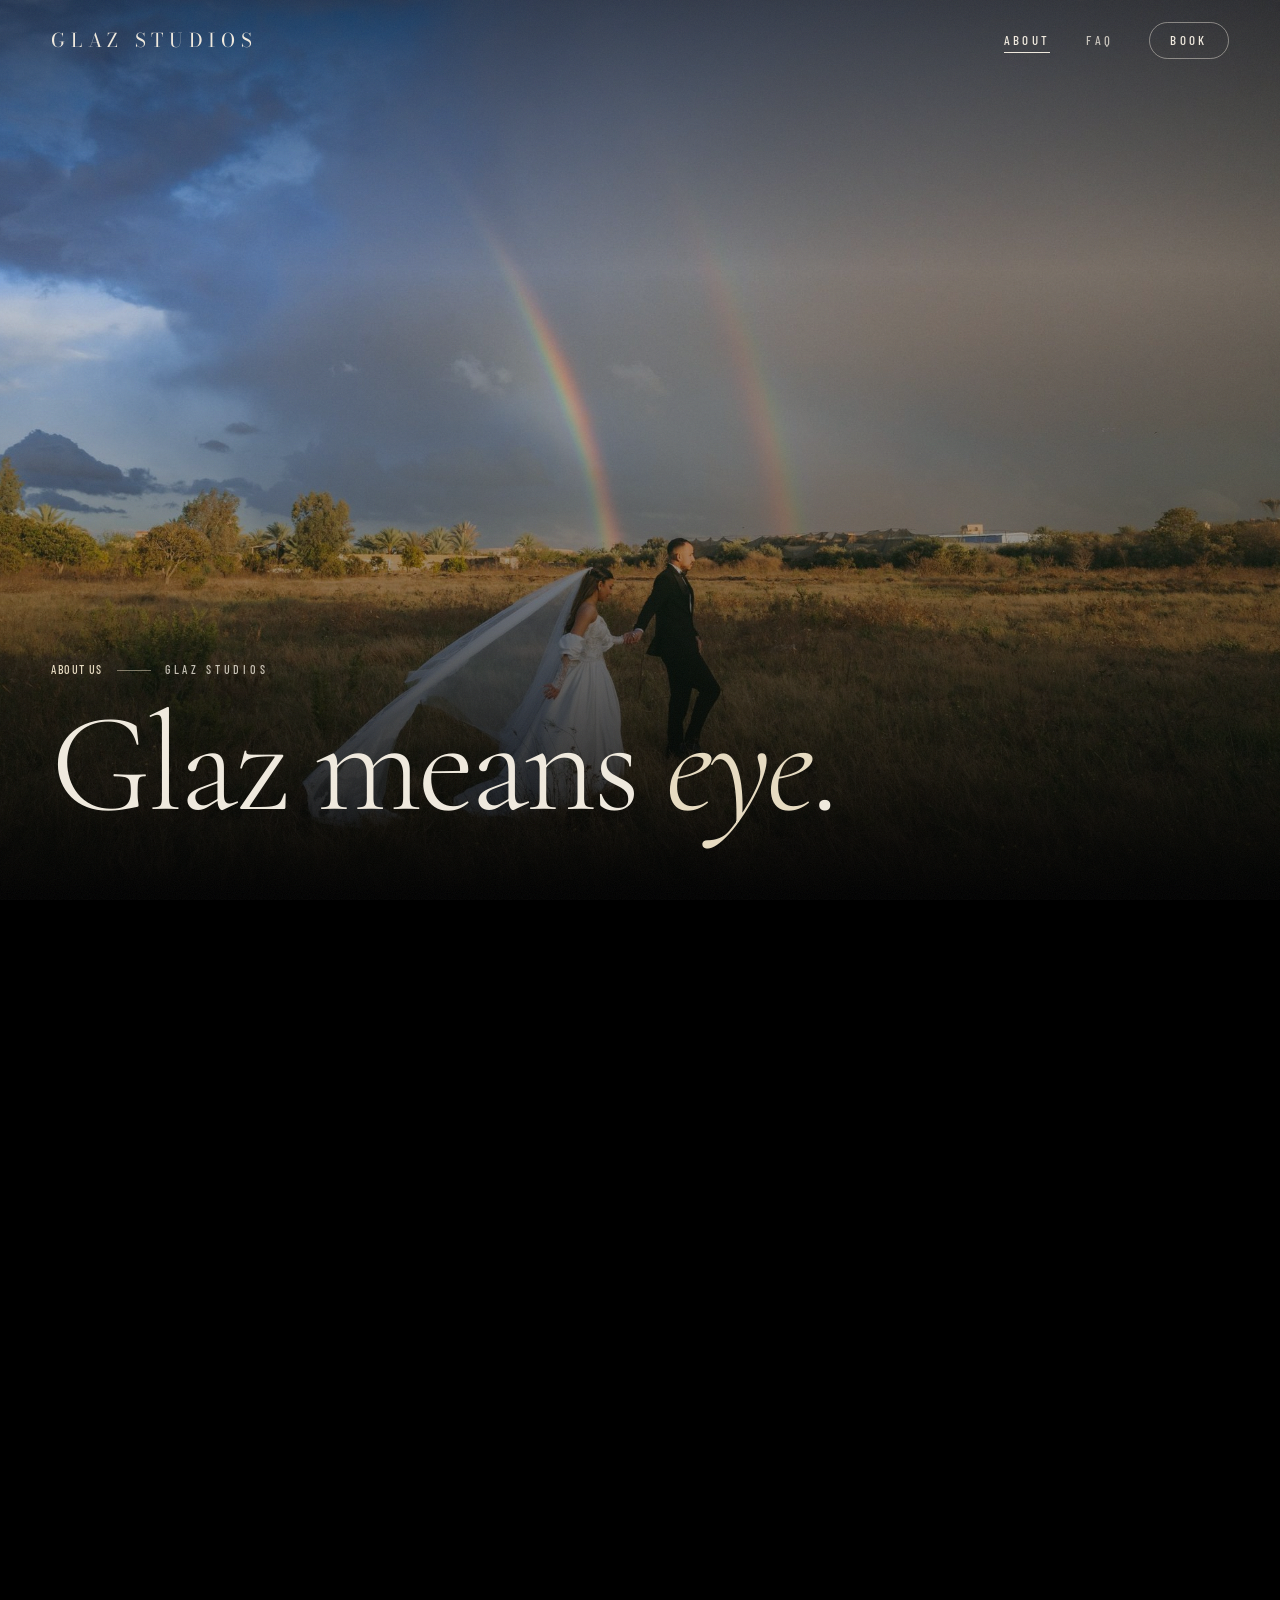
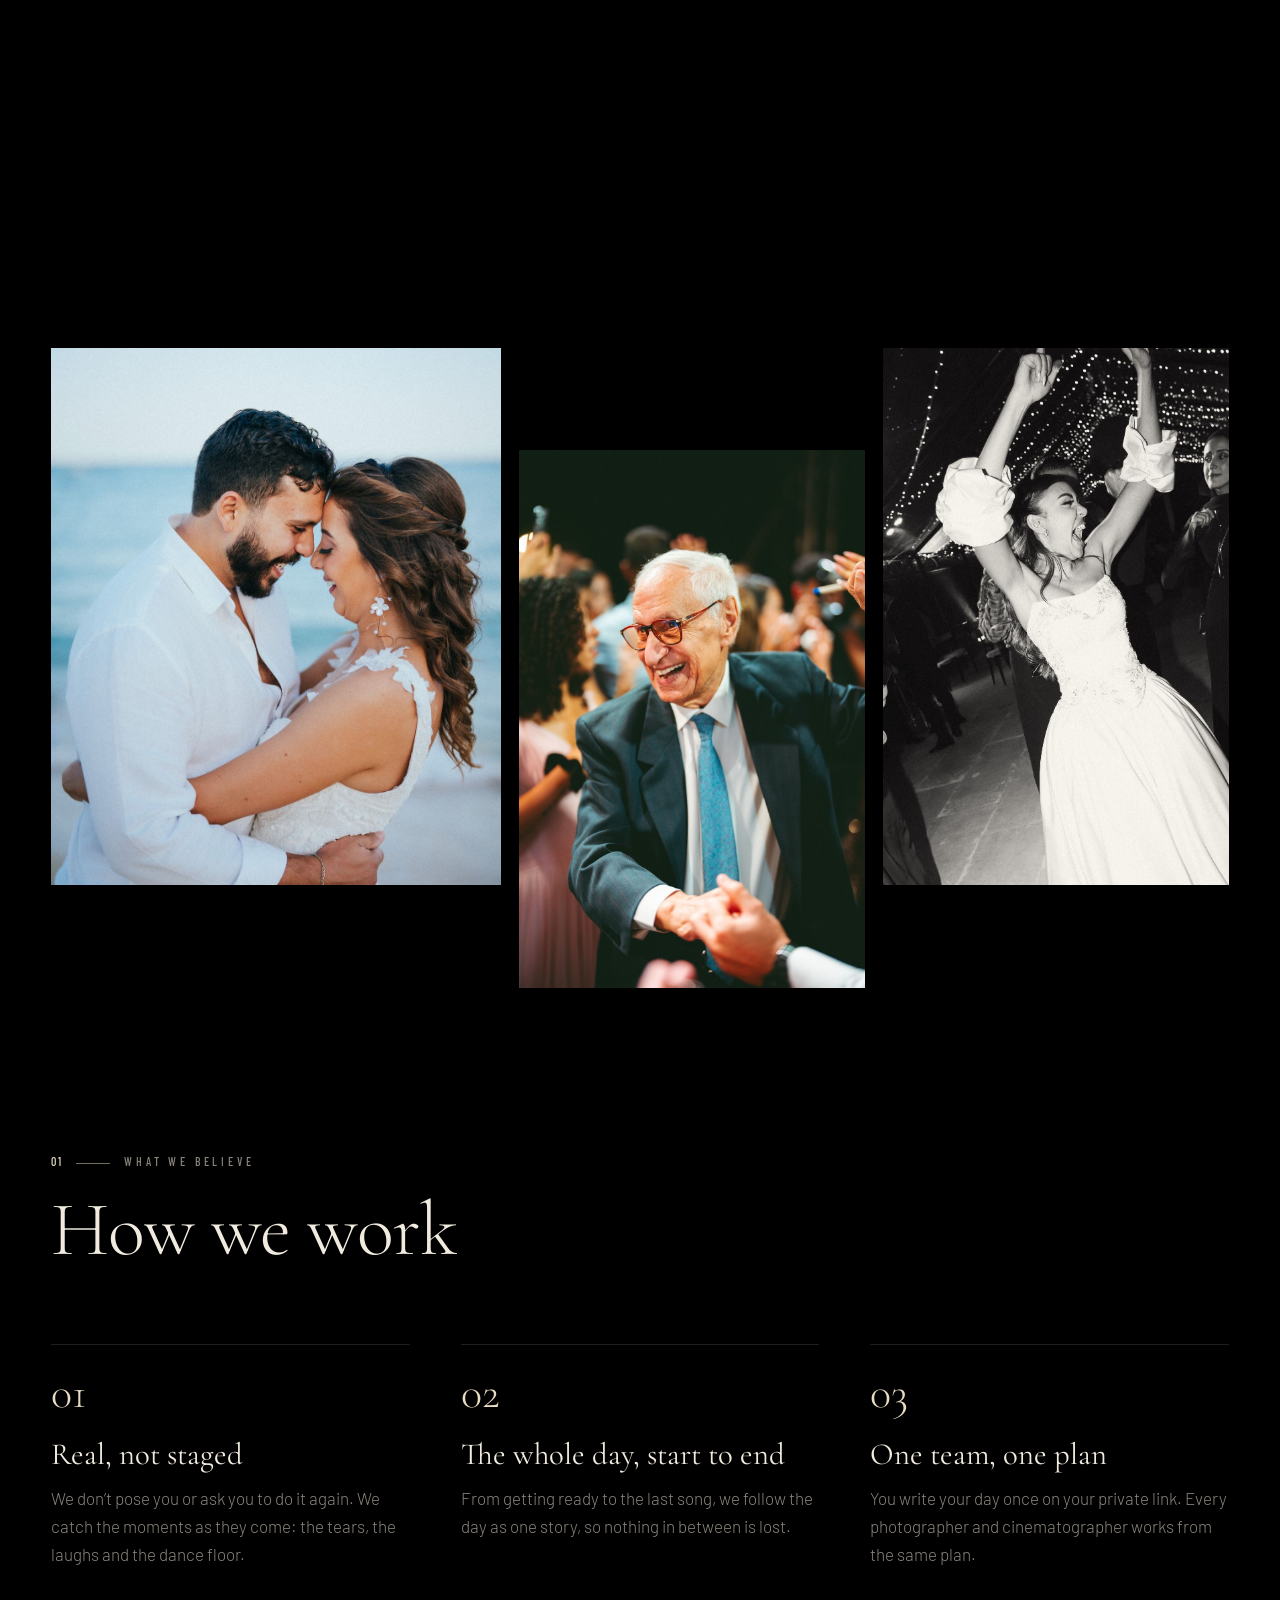
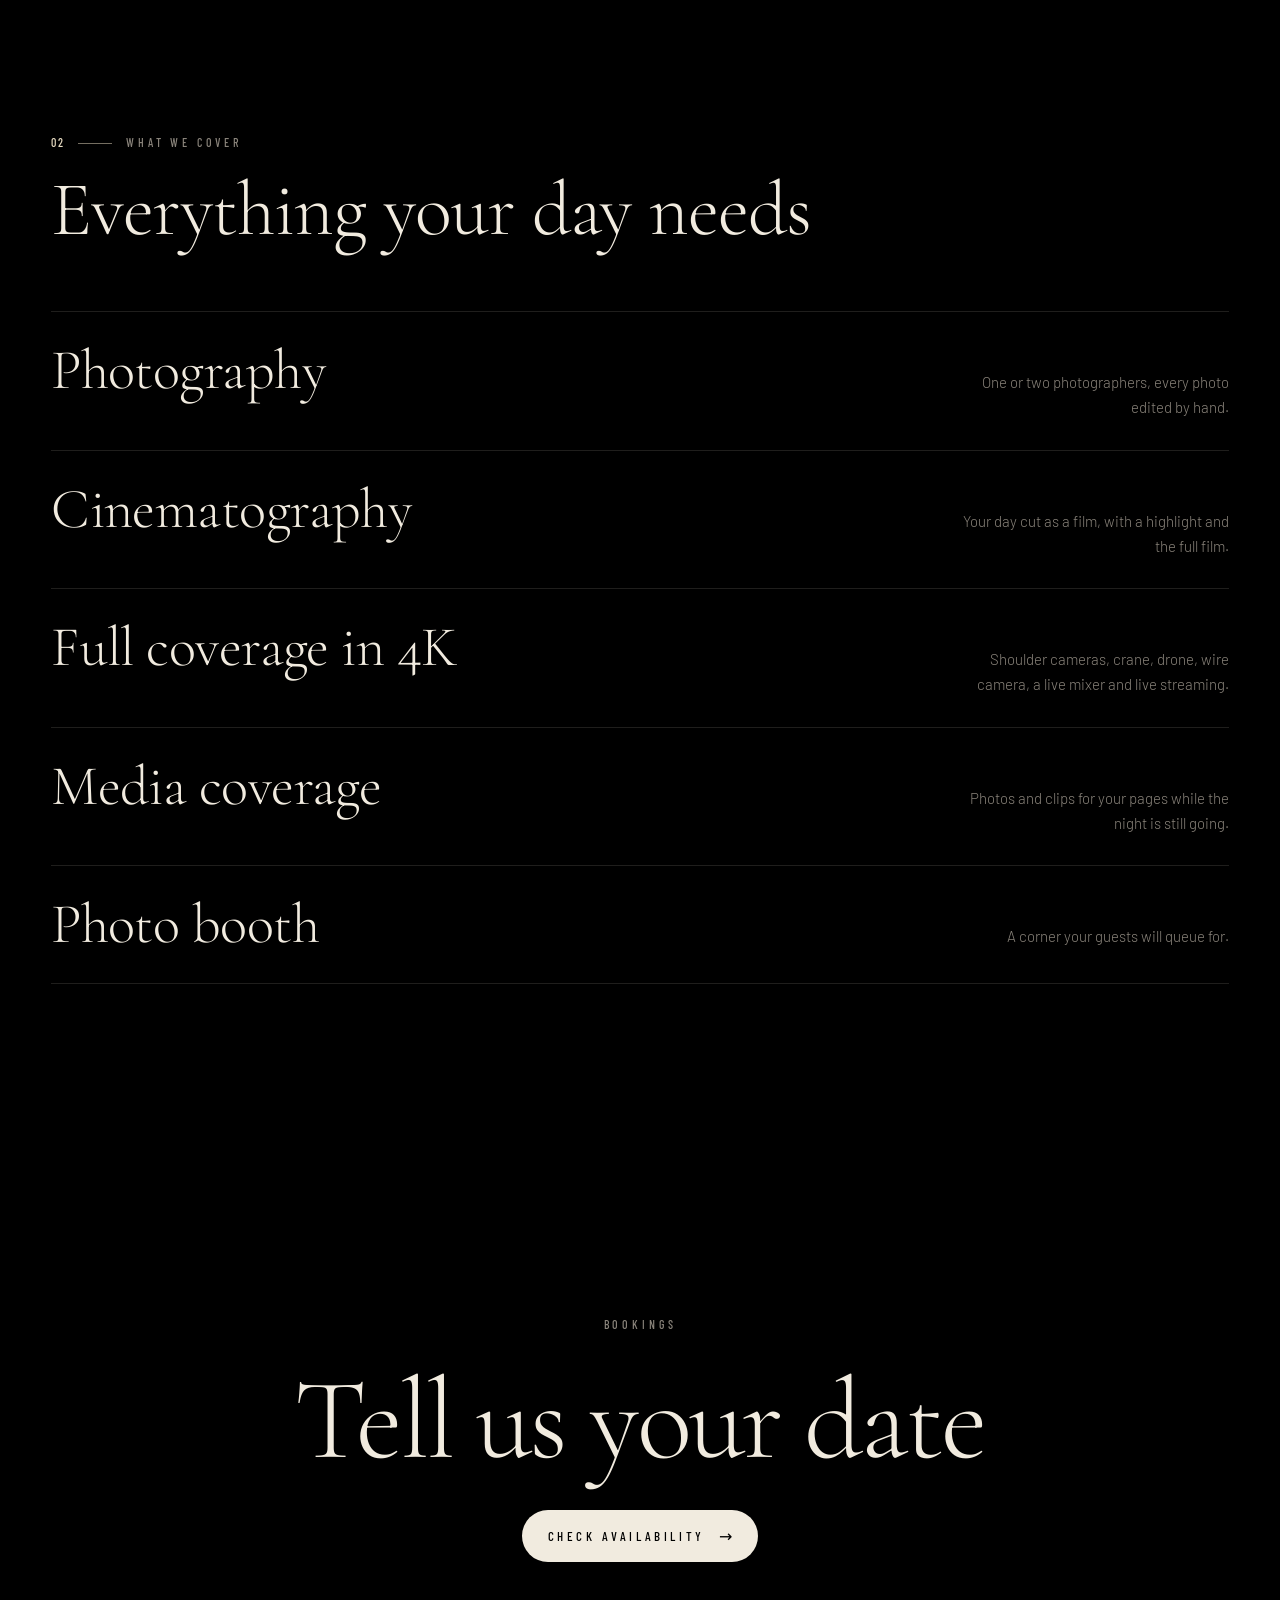
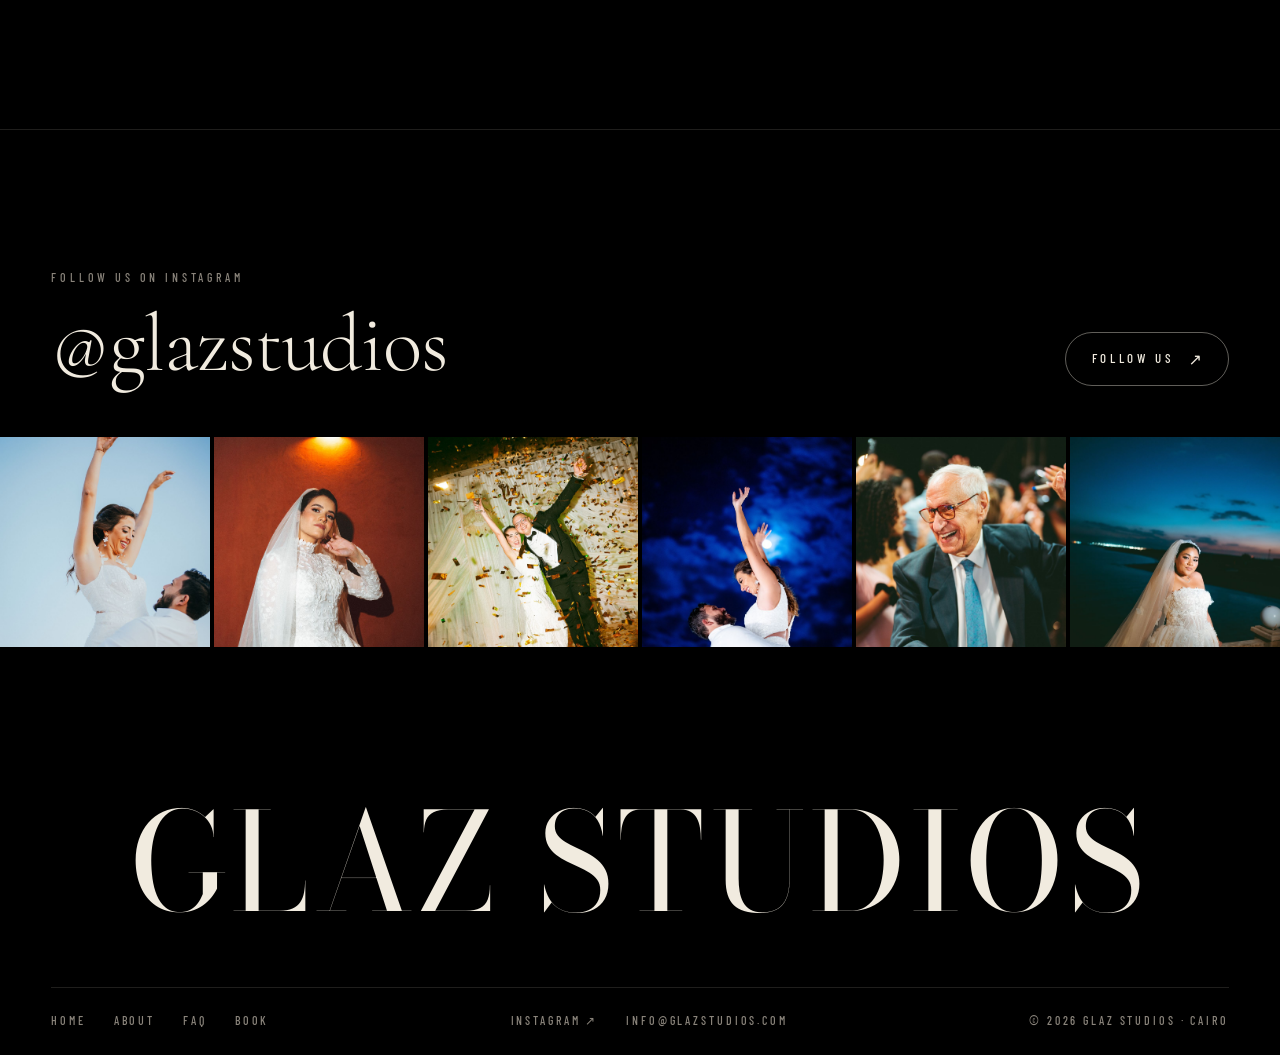
==== about.html @ 356e2b77 "Add files via upload" ====
<!doctype html>
<html lang="en">
<head>
<meta charset="utf-8">
<meta name="viewport" content="width=device-width, initial-scale=1, viewport-fit=cover">
<title>About us — Glaz Studios</title>
<meta name="description" content="Glaz Studios is a wedding photography and film studio in Cairo. Glaz means eye: one team that keeps your whole day the way it really happened.">
<meta name="theme-color" content="#000000">
<link rel="icon" href="favicon.ico" sizes="48x48">
<link rel="icon" type="image/png" sizes="32x32" href="favicon-32.png">
<link rel="apple-touch-icon" href="apple-touch-icon.png">
<link rel="preconnect" href="https://fonts.googleapis.com"><link rel="preconnect" href="https://fonts.gstatic.com" crossorigin>
<link rel="stylesheet" href="https://fonts.googleapis.com/css2?family=Bodoni+Moda:opsz,wght@6..96,400&family=Cormorant+Garamond:ital,wght@0,300;0,400;1,300;1,400&family=Barlow+Condensed:wght@400;500&family=Barlow:wght@300;400&display=swap">
<link rel="stylesheet" href="glaz.css">
<script>
(function () { var d = document.documentElement; d.classList.add('js');
  try { if (sessionStorage.getItem('glaz-go')) { d.classList.add('arrive'); sessionStorage.removeItem('glaz-go'); } } catch (e) {} })();
</script>
<style>
.ab-hero { position: relative; min-height: 100svh; display: flex; flex-direction: column; justify-content: flex-end; gap: 24px; padding: 0 var(--gut) clamp(46px, 8vh, 90px); overflow: hidden; }
.ab-hero .ph { position: absolute; inset: 0; background: url("media/site/hero-2.jpg") 50% 40% / cover; transform: scale(1.12); transition: transform 3s var(--ease); }
.ready .ab-hero .ph { transform: none; }
.ab-hero::after { content: ''; position: absolute; inset: 0; background: linear-gradient(180deg, rgba(0,0,0,.55), rgba(0,0,0,.05) 30%, rgba(0,0,0,.35) 60%, #000); }
.ab-hero > *:not(.ph) { position: relative; z-index: 1; }
.ab-hero .kick { color: rgba(241,235,223,.8); }
.ab-hero h1 { font: 300 clamp(64px, 11vw, 190px)/.9 var(--title); letter-spacing: -.03em; color: var(--bright); }
.ab-hero h1 em { font-style: italic; color: var(--warm); }
.js .ab-hero .up { opacity: 0; transform: translateY(26px); transition: opacity 1.1s ease, transform 1.3s var(--ease); transition-delay: var(--d, .2s); }
.ready .ab-hero .up { opacity: 1; transform: none; }
.wrap { padding: 0 var(--gut); max-width: 1500px; margin: 0 auto; }
.sec { padding: clamp(90px, 13vw, 190px) 0; }
.intro { display: grid; grid-template-columns: 1.15fr .85fr; gap: 40px clamp(40px, 7vw, 120px); align-items: end; }
.intro .big { font: 300 clamp(40px, 5.2vw, 84px)/1.05 var(--title); letter-spacing: -.012em; color: var(--bright); }
.intro .big em { font-style: italic; color: var(--warm); }
.intro p.txt { color: var(--muted); font-size: 18px; max-width: 44ch; }
.team { display: grid; grid-template-columns: 1fr 1fr; gap: 0; border-top: 1px solid var(--line); }
.person { padding: clamp(36px, 5vw, 70px) clamp(0px, 3vw, 50px) clamp(36px, 5vw, 70px) 0; border-bottom: 1px solid var(--line); }
.person + .person { padding-left: clamp(24px, 4vw, 60px); border-left: 1px solid var(--line); }
.person .role { font: 500 12px/1 var(--cond); letter-spacing: .3em; color: var(--warm); }
.person h3 { font: 300 clamp(48px, 6vw, 96px)/1 var(--title); color: var(--bright); margin: 18px 0 18px; letter-spacing: -.02em; }
.person p { color: var(--muted); max-width: 38ch; }
.strip { display: grid; grid-template-columns: 1.3fr 1fr 1fr; gap: clamp(8px, 1.4vw, 18px); }
.strip img { width: 100%; height: clamp(260px, 42vw, 640px); object-fit: cover; object-position: 50% 30%; }
.strip img:nth-child(2) { margin-top: clamp(40px, 8vw, 120px); }
.believe { list-style: none; padding: 0; margin-top: clamp(40px, 6vw, 80px); display: grid; grid-template-columns: repeat(3, 1fr); gap: clamp(28px, 4vw, 60px); counter-reset: b; }
.believe li { counter-increment: b; border-top: 1px solid var(--line); padding-top: 26px; }
.believe li::before { content: counter(b, decimal-leading-zero); display: block; font: 300 44px/1 var(--title); color: var(--warm); margin-bottom: 22px; }
.believe h3 { font: 400 clamp(26px, 2.4vw, 34px)/1.15 var(--title); color: var(--bright); margin-bottom: 12px; }
.believe p { color: var(--muted); }
.h2 { font: 300 clamp(42px, 6vw, 96px)/.98 var(--title); letter-spacing: -.015em; color: var(--bright); margin-top: 22px; }
.cover { list-style: none; padding: 0; margin-top: clamp(36px, 5vw, 70px); border-top: 1px solid var(--line); }
.cover li { display: flex; justify-content: space-between; align-items: baseline; gap: 20px; padding: clamp(18px, 2.4vw, 30px) 0; border-bottom: 1px solid var(--line); }
.cover b { font: 300 clamp(32px, 4.4vw, 68px)/1 var(--title); color: var(--bright); letter-spacing: -.01em; }
.cover span { color: var(--muted); text-align: right; max-width: 34ch; font-size: 15px; }
.close { text-align: center; display: grid; justify-items: center; gap: 36px; }
.close h2 { font: 300 clamp(56px, 9vw, 150px)/.92 var(--title); letter-spacing: -.025em; color: var(--bright); }
@media (max-width: 860px) {
  .intro, .team { grid-template-columns: 1fr; }
  .person + .person { padding-left: 0; border-left: 0; }
  .strip { grid-template-columns: 1fr 1fr; } .strip img:first-child { grid-column: 1 / -1; height: 70vw; } .strip img:nth-child(2) { margin-top: 0; } .strip img { height: 64vw; }
  .believe { grid-template-columns: 1fr; }
  .cover li { flex-direction: column; gap: 6px; } .cover span { text-align: left; }
  .close .cta { width: 100%; justify-content: center; }
}
</style>
</head>
<body>
<div class="grain" aria-hidden="true"></div>
<div id="curtain" aria-hidden="true"><img src="media/site/glaz-g.png" alt=""></div>
<header class="nav" id="nav">
  <a class="logo" href="./" aria-label="Glaz Studios, home">GLAZ STUDIOS</a>
  <nav class="links" aria-label="Main"><a href="about" aria-current="page">ABOUT</a><a href="faq">FAQ</a><a class="book" href="book">BOOK</a></nav>
  <button class="menu" id="menu" type="button" aria-expanded="false" aria-controls="sheet"><span id="menu-t">MENU</span><i aria-hidden="true"></i></button>
  <div class="sheet" id="sheet">
    <div class="bgp" id="sheet-bg"></div>
    <ol>
      <li><a href="./"><small>01</small>Home<em>→</em></a></li>
      <li><a href="about" aria-current="page"><small>02</small>About us<em>→</em></a></li>
      <li><a href="faq"><small>03</small>FAQ<em>→</em></a></li>
    </ol>
    <a class="cta" href="book">BOOK YOUR DATE</a>
    <div class="sm"><a href="mailto:info@glazstudios.com">INFO@GLAZSTUDIOS.COM</a><a href="https://www.instagram.com/glazstudios/" target="_blank" rel="noopener">INSTAGRAM ↗</a></div>
  </div>
</header>
<main>
  <section class="ab-hero" aria-labelledby="ab-h">
    <div class="ph"></div>
    <p class="kick up" style="--d:.2s"><span class="ch">About us</span><span>Glaz Studios</span></p>
    <h1 class="up" id="ab-h" style="--d:.35s">Glaz means <em>eye</em>.</h1>
  </section>

  <section class="sec"><div class="wrap intro">
    <p class="big" data-reveal>A wedding passes in one day. We are the <em>eye</em> that keeps it.</p>
    <p class="txt" data-reveal style="--d:.15s">Glaz Studios is a photography and film studio in Cairo. We photograph and film weddings as one team, from the first hour of getting ready to the last song, and we keep what really happened: the people, the light and the feeling of the day.</p>
  </div></section>

  <section class="wrap" aria-label="One studio, two crafts">
    <div class="team">
      <article class="person" data-reveal><p class="role">GLAZ STUDIOS</p><h3>Photography</h3><p>Our photographers work as one team on your day, and every photo is edited by hand in one look, so your whole gallery feels like one story.</p></article>
      <article class="person" data-reveal style="--d:.12s"><p class="role">GLAZ STUDIOS</p><h3>Film</h3><p>Our cinematographers work side by side with the photographers, from the same plan, so your film and your photos tell the same day.</p></article>
    </div>
  </section>

  <section class="sec" aria-hidden="true"><div class="wrap strip">
    <img loading="lazy" src="media/work/gal-17.jpg" alt="" data-reveal>
    <img loading="lazy" src="media/work/gal-13.jpg" alt="" data-reveal style="--d:.1s">
    <img loading="lazy" src="media/work/gal-04.jpg" alt="" data-reveal style="--d:.2s">
  </div></section>

  <section class="wrap" aria-labelledby="bl-h">
    <p class="kick" data-reveal><span class="ch">01</span><span>What we believe</span></p>
    <h2 class="h2" id="bl-h" data-reveal>How we work</h2>
    <ol class="believe">
      <li data-reveal><h3>Real, not staged</h3><p>We don’t pose you or ask you to do it again. We catch the moments as they come: the tears, the laughs and the dance floor.</p></li>
      <li data-reveal style="--d:.1s"><h3>The whole day, start to end</h3><p>From getting ready to the last song, we follow the day as one story, so nothing in between is lost.</p></li>
      <li data-reveal style="--d:.2s"><h3>One team, one plan</h3><p>You write your day once on your private link. Every photographer and cinematographer works from the same plan.</p></li>
    </ol>
  </section>

  <section class="sec" aria-labelledby="cv-h"><div class="wrap">
    <p class="kick" data-reveal><span class="ch">02</span><span>What we cover</span></p>
    <h2 class="h2" id="cv-h" data-reveal>Everything your day needs</h2>
    <ul class="cover">
      <li data-reveal><b>Photography</b><span>One or two photographers, every photo edited by hand.</span></li>
      <li data-reveal><b>Cinematography</b><span>Your day cut as a film, with a highlight and the full film.</span></li>
      <li data-reveal><b>Full coverage in 4K</b><span>Shoulder cameras, crane, drone, wire camera, a live mixer and live streaming.</span></li>
      <li data-reveal><b>Media coverage</b><span>Photos and clips for your pages while the night is still going.</span></li>
      <li data-reveal><b>Photo booth</b><span>A corner your guests will queue for.</span></li>
    </ul>
  </div></section>

  <section class="sec close" aria-labelledby="cl-h">
    <p class="kick" data-reveal><span>Bookings</span></p>
    <h2 id="cl-h" data-reveal>Tell us your date</h2>
    <a class="cta" href="book" data-reveal style="--d:.2s">CHECK AVAILABILITY</a>
  </section>
</main>
<section class="ig" aria-labelledby="ig-h">
  <div class="ig-head">
    <div><p class="kick"><span>Follow us on Instagram</span></p><h2 id="ig-h"><a href="https://www.instagram.com/glazstudios/" target="_blank" rel="noopener">@glazstudios</a></h2></div>
    <a class="cta ghost out" href="https://www.instagram.com/glazstudios/" target="_blank" rel="noopener">FOLLOW US</a>
  </div>
  <div class="ig-grid"><a href="https://www.instagram.com/glazstudios/" target="_blank" rel="noopener" aria-label="Open our Instagram"><img loading="lazy" decoding="async" src="media/work/gal-01.jpg" alt=""><svg viewBox="0 0 24 24" aria-hidden="true"><rect x="3" y="3" width="18" height="18" rx="5"/><circle cx="12" cy="12" r="4.2"/><circle cx="17.4" cy="6.6" r=".6" fill="#fff"/></svg></a><a href="https://www.instagram.com/glazstudios/" target="_blank" rel="noopener" aria-label="Open our Instagram"><img loading="lazy" decoding="async" src="media/work/gal-15.jpg" alt=""><svg viewBox="0 0 24 24" aria-hidden="true"><rect x="3" y="3" width="18" height="18" rx="5"/><circle cx="12" cy="12" r="4.2"/><circle cx="17.4" cy="6.6" r=".6" fill="#fff"/></svg></a><a href="https://www.instagram.com/glazstudios/" target="_blank" rel="noopener" aria-label="Open our Instagram"><img loading="lazy" decoding="async" src="media/work/gal-02.jpg" alt=""><svg viewBox="0 0 24 24" aria-hidden="true"><rect x="3" y="3" width="18" height="18" rx="5"/><circle cx="12" cy="12" r="4.2"/><circle cx="17.4" cy="6.6" r=".6" fill="#fff"/></svg></a><a href="https://www.instagram.com/glazstudios/" target="_blank" rel="noopener" aria-label="Open our Instagram"><img loading="lazy" decoding="async" src="media/work/gal-10.jpg" alt=""><svg viewBox="0 0 24 24" aria-hidden="true"><rect x="3" y="3" width="18" height="18" rx="5"/><circle cx="12" cy="12" r="4.2"/><circle cx="17.4" cy="6.6" r=".6" fill="#fff"/></svg></a><a href="https://www.instagram.com/glazstudios/" target="_blank" rel="noopener" aria-label="Open our Instagram"><img loading="lazy" decoding="async" src="media/work/gal-13.jpg" alt=""><svg viewBox="0 0 24 24" aria-hidden="true"><rect x="3" y="3" width="18" height="18" rx="5"/><circle cx="12" cy="12" r="4.2"/><circle cx="17.4" cy="6.6" r=".6" fill="#fff"/></svg></a><a href="https://www.instagram.com/glazstudios/" target="_blank" rel="noopener" aria-label="Open our Instagram"><img loading="lazy" decoding="async" src="media/work/gal-05.jpg" alt=""><svg viewBox="0 0 24 24" aria-hidden="true"><rect x="3" y="3" width="18" height="18" rx="5"/><circle cx="12" cy="12" r="4.2"/><circle cx="17.4" cy="6.6" r=".6" fill="#fff"/></svg></a></div>
</section>
<footer class="foot">
  <p class="fw" aria-hidden="true">GLAZ STUDIOS</p>
  <div class="fl">
    <nav aria-label="Footer"><a href="./">HOME</a><a href="about">ABOUT</a><a href="faq">FAQ</a><a href="book">BOOK</a></nav>
    <nav aria-label="Contact"><a href="https://www.instagram.com/glazstudios/" target="_blank" rel="noopener">INSTAGRAM ↗</a><a href="mailto:info@glazstudios.com">INFO@GLAZSTUDIOS.COM</a></nav>
    <span>© <span data-yr>2026</span> GLAZ STUDIOS · CAIRO</span>
  </div>
</footer>
<script src="glaz.js" defer></script>
</body>
</html>
---- glaz.css ----
/* Glaz Studios — shared look for every page: colours, top bar, phone menu, page curtain, Instagram and footer */
:root {
  color-scheme: dark;
  --bg: #000; --panel: #0C0C0B; --text: #D8D2C7; --bright: #F1EBDF; --muted: #8A847B; --warm: #E8DCC2; --line: rgba(216,210,199,.14); --bad: #E0705F;
  --title: 'Cormorant Garamond', Georgia, serif; --cond: 'Barlow Condensed', 'Arial Narrow', sans-serif; --sans: 'Barlow', system-ui, sans-serif; --mark: 'Bodoni Moda', Didot, 'Bodoni 72', serif;
  --gut: clamp(18px, 4vw, 64px); --ease: cubic-bezier(.16, 1, .3, 1); --wipe: cubic-bezier(.77, 0, .18, 1);
}
* { box-sizing: border-box; }
html { background: var(--bg); -webkit-text-size-adjust: 100%; overflow-x: clip; }
body { margin: 0; background: var(--bg); color: var(--text); font: 300 17px/1.65 var(--sans); overflow-x: clip; -webkit-font-smoothing: antialiased; }
img, video { display: block; max-width: 100%; }
a { color: inherit; } h1, h2, h3, h4 { font-weight: 400; margin: 0; } p, ol, ul { margin: 0; }
button { font: inherit; color: inherit; }
:focus-visible { outline: 1px solid var(--warm); outline-offset: 4px; }
.grain { position: fixed; inset: -50%; z-index: 90; pointer-events: none; opacity: .06; background: url("data:image/svg+xml,%3Csvg xmlns='http://www.w3.org/2000/svg' width='220' height='220'%3E%3Cfilter id='n'%3E%3CfeTurbulence type='fractalNoise' baseFrequency='.85' numOctaves='2' stitchTiles='stitch'/%3E%3C/filter%3E%3Crect width='100%25' height='100%25' filter='url(%23n)'/%3E%3C/svg%3E"); animation: grain 1s steps(4) infinite; }
@keyframes grain { 0% { transform: translate(0, 0); } 25% { transform: translate(-3%, 2%); } 50% { transform: translate(2%, -3%); } 75% { transform: translate(-2%, -1%); } }
.kick { display: flex; align-items: center; gap: 14px; font: 500 12px/1.3 var(--cond); letter-spacing: .32em; text-transform: uppercase; color: var(--muted); }
.kick .ch { color: var(--warm); letter-spacing: .12em; }
.kick .ch::after { content: ''; display: inline-block; width: 34px; height: 1px; background: currentColor; opacity: .5; vertical-align: middle; margin-left: 14px; }
.cta { display: inline-flex; align-items: center; gap: 14px; text-decoration: none; font: 500 13px/1 var(--cond); letter-spacing: .28em; color: #000; background: var(--bright); padding: 18px 26px; border-radius: 999px; transition: background .35s, gap .35s var(--ease), color .35s; white-space: nowrap; border: 0; cursor: pointer; }
.cta::after { content: '→'; font: 400 16px/1 var(--sans); letter-spacing: 0; }
.cta:hover { background: var(--warm); gap: 22px; }
.cta.ghost { background: transparent; color: var(--bright); border: 1px solid rgba(241,235,223,.4); }
.cta.ghost:hover { background: var(--bright); color: #000; }
.cta.out::after { content: '↗'; }
.js [data-reveal] { opacity: 0; transform: translateY(30px); transition: opacity 1.1s var(--ease), transform 1.3s var(--ease); transition-delay: var(--d, 0s); }
.js [data-reveal].in { opacity: 1; transform: none; }

/* curtain between pages */
#curtain { position: fixed; inset: 0; z-index: 130; background: #000; display: grid; place-items: center; pointer-events: none; transform: translateY(100%); }
#curtain img { width: 44px; opacity: 0; transition: opacity .4s ease .2s; }
.leaving #curtain { transform: none; transition: transform .7s var(--wipe); pointer-events: auto; } .leaving #curtain img { opacity: 1; }
.arrive #curtain { transform: none; } .arrive #curtain img { opacity: 1; transition: none; }
.arrived #curtain { transform: translateY(-100%); transition: transform 1s var(--wipe) .1s; } .arrived #curtain img { opacity: 0; transition: opacity .3s; }

/* top bar */
.nav { position: fixed; top: 0; left: 0; right: 0; z-index: 60; display: flex; align-items: center; justify-content: space-between; gap: 20px; padding: calc(22px + env(safe-area-inset-top)) var(--gut) 22px; transition: transform .6s var(--ease), background .4s, padding .4s, border-color .4s; border-bottom: 1px solid transparent; }
.nav.solid { background: rgba(0,0,0,.72); -webkit-backdrop-filter: blur(16px); backdrop-filter: blur(16px); padding-top: calc(14px + env(safe-area-inset-top)); padding-bottom: 14px; border-color: var(--line); }
.nav.hide { transform: translateY(-101%); }
.logo { font: 400 19px/1 var(--mark); letter-spacing: .3em; margin-right: -.3em; text-decoration: none; color: var(--bright); white-space: nowrap; position: relative; z-index: 2; }
.links { display: flex; align-items: center; gap: clamp(22px, 2.8vw, 44px); }
.links a { font: 500 13px/1 var(--cond); letter-spacing: .26em; text-decoration: none; color: rgba(241,235,223,.78); position: relative; padding: 6px 0; transition: color .3s; }
.links a::after { content: ''; position: absolute; left: 0; right: 0; bottom: 0; height: 1px; background: currentColor; transform: scaleX(0); transform-origin: right; transition: transform .5s var(--ease); }
.links a:hover, .links a[aria-current="page"] { color: var(--bright); }
.links a:hover::after, .links a[aria-current="page"]::after { transform: scaleX(1); transform-origin: left; }
.links a.book { border: 1px solid rgba(241,235,223,.45); padding: 11px 20px; border-radius: 999px; color: var(--bright); transition: background .35s, color .35s; }
.links a.book::after { display: none; }
.links a.book:hover, .links a.book[aria-current="page"] { background: var(--bright); color: #000; }
.menu { display: none; position: relative; z-index: 2; background: none; border: 0; padding: 10px 0; cursor: pointer; align-items: center; gap: 12px; font: 500 12px/1 var(--cond); letter-spacing: .28em; color: var(--bright); }
.menu i { width: 26px; height: 10px; position: relative; display: inline-block; }
.menu i::before, .menu i::after { content: ''; position: absolute; left: 0; right: 0; height: 1px; background: currentColor; transition: transform .5s var(--ease), top .5s var(--ease); }
.menu i::before { top: 1px; } .menu i::after { top: 8px; }
.open .menu i::before { top: 5px; transform: rotate(45deg); } .open .menu i::after { top: 5px; transform: rotate(-45deg); }
.sheet { display: none; }

/* Instagram, at the bottom of every page */
.ig { position: relative; z-index: 2; background: var(--bg); padding: clamp(80px, 11vw, 150px) 0 clamp(50px, 6vw, 80px); border-top: 1px solid var(--line); }
.ig-head { display: flex; justify-content: space-between; align-items: flex-end; gap: 22px 40px; flex-wrap: wrap; padding: 0 var(--gut); margin-bottom: clamp(30px, 4vw, 54px); }
.ig-head h2 { font: 300 clamp(44px, 6.4vw, 104px)/1 var(--title); letter-spacing: -.015em; color: var(--bright); margin-top: 18px; }
.ig-head h2 a { text-decoration: none; transition: color .3s; } .ig-head h2 a:hover { color: var(--warm); }
.ig-grid { display: grid; grid-template-columns: repeat(6, 1fr); gap: 4px; }
.ig-grid a { position: relative; aspect-ratio: 1; overflow: hidden; background: var(--panel); display: block; }
.ig-grid img { width: 100%; height: 100%; object-fit: cover; object-position: 50% 30%; transition: transform 1.4s var(--ease), opacity .5s; }
.ig-grid a::after { content: ''; position: absolute; inset: 0; background: rgba(0,0,0,0); transition: background .4s; }
.ig-grid svg { position: absolute; left: 50%; top: 50%; width: 30px; height: 30px; margin: -15px 0 0 -15px; z-index: 1; opacity: 0; transform: scale(.8); transition: opacity .4s, transform .5s var(--ease); fill: none; stroke: #fff; stroke-width: 1.6; }
.ig-grid a:hover img { transform: scale(1.06); } .ig-grid a:hover::after { background: rgba(0,0,0,.4); } .ig-grid a:hover svg { opacity: 1; transform: none; }

/* footer */
.foot { position: relative; z-index: 2; background: var(--bg); padding: clamp(40px, 6vw, 80px) var(--gut) calc(26px + env(safe-area-inset-bottom)); }
.fw { font: 400 clamp(40px, 10.6vw, 200px)/.9 var(--mark); letter-spacing: .04em; white-space: nowrap; text-align: center; color: var(--bright); overflow: hidden; }
.fl { display: flex; justify-content: space-between; align-items: center; gap: 18px 30px; flex-wrap: wrap; margin-top: clamp(36px, 5vw, 70px); padding-top: 24px; border-top: 1px solid var(--line); font: 500 12px/1.4 var(--cond); letter-spacing: .24em; color: var(--muted); }
.fl nav { display: flex; gap: 14px 28px; flex-wrap: wrap; }
.fl a { text-decoration: none; transition: color .3s; } .fl a:hover { color: var(--bright); }

@media (max-width: 860px) {
  body { font-size: 16px; }
  .logo { font-size: 16px; letter-spacing: .26em; }
  .links { display: none; }
  .menu { display: inline-flex; }
  .sheet { display: flex; position: fixed; inset: 0; z-index: 1; flex-direction: column; padding: calc(110px + env(safe-area-inset-top)) var(--gut) calc(30px + env(safe-area-inset-bottom)); background: #000; clip-path: inset(0 0 100% 0); transition: clip-path .8s var(--wipe); visibility: hidden; }
  .sheet .bgp { position: absolute; inset: 0; background: url("media/work/gal-17.jpg") 50% 30% / cover; opacity: .2; transform: scale(1.15); transition: transform 2.4s var(--ease); }
  .sheet::after { content: ''; position: absolute; inset: 0; background: linear-gradient(180deg, #000 0%, rgba(0,0,0,.5) 40%, #000 100%); }
  .sheet > *:not(.bgp) { position: relative; z-index: 1; }
  .open .sheet { clip-path: inset(0 0 0 0); visibility: visible; }
  .open .sheet .bgp { transform: none; }
  .sheet ol { list-style: none; padding: 0; margin: 0; display: grid; }
  .sheet li { border-bottom: 1px solid var(--line); overflow: hidden; }
  .sheet li a { display: flex; align-items: baseline; gap: 18px; padding: 16px 0 14px; text-decoration: none; color: var(--bright); font: 300 50px/1 var(--title); transform: translateY(110%); transition: transform .9s var(--ease); }
  .sheet li a[aria-current="page"] { font-style: italic; }
  .sheet li a small { font: 500 11px/1 var(--cond); letter-spacing: .2em; color: var(--warm); }
  .sheet li a em { margin-left: auto; font: 400 20px/1 var(--sans); font-style: normal; color: var(--muted); }
  .open .sheet li a { transform: none; }
  .open .sheet li:nth-child(1) a { transition-delay: .25s; } .open .sheet li:nth-child(2) a { transition-delay: .32s; } .open .sheet li:nth-child(3) a { transition-delay: .39s; }
  .sheet .cta { margin-top: auto; justify-content: center; opacity: 0; transform: translateY(16px); transition: opacity .6s ease .5s, transform .8s var(--ease) .5s, background .35s; }
  .sheet .sm { display: flex; justify-content: space-between; gap: 12px; margin-top: 22px; font: 500 11px/1.4 var(--cond); letter-spacing: .2em; color: var(--muted); opacity: 0; transition: opacity .6s ease .6s; }
  .sheet .sm a { text-decoration: none; }
  .open .sheet .cta, .open .sheet .sm { opacity: 1; transform: none; }
  .nav.open { transform: none; background: transparent; border-color: transparent; -webkit-backdrop-filter: none; backdrop-filter: none; }
  .ig-grid { grid-template-columns: repeat(3, 1fr); gap: 3px; }
  .ig-grid svg { opacity: .9; transform: none; width: 22px; height: 22px; margin: -11px 0 0 -11px; }
  .ig-grid a::after { background: rgba(0,0,0,.18); }
  .ig-head .cta { width: 100%; justify-content: center; }
  .fl { flex-direction: column; align-items: flex-start; }
}
@media (prefers-reduced-motion: reduce) {
  .grain { animation: none; }
  .js [data-reveal] { opacity: 1; transform: none; transition: none; }
}
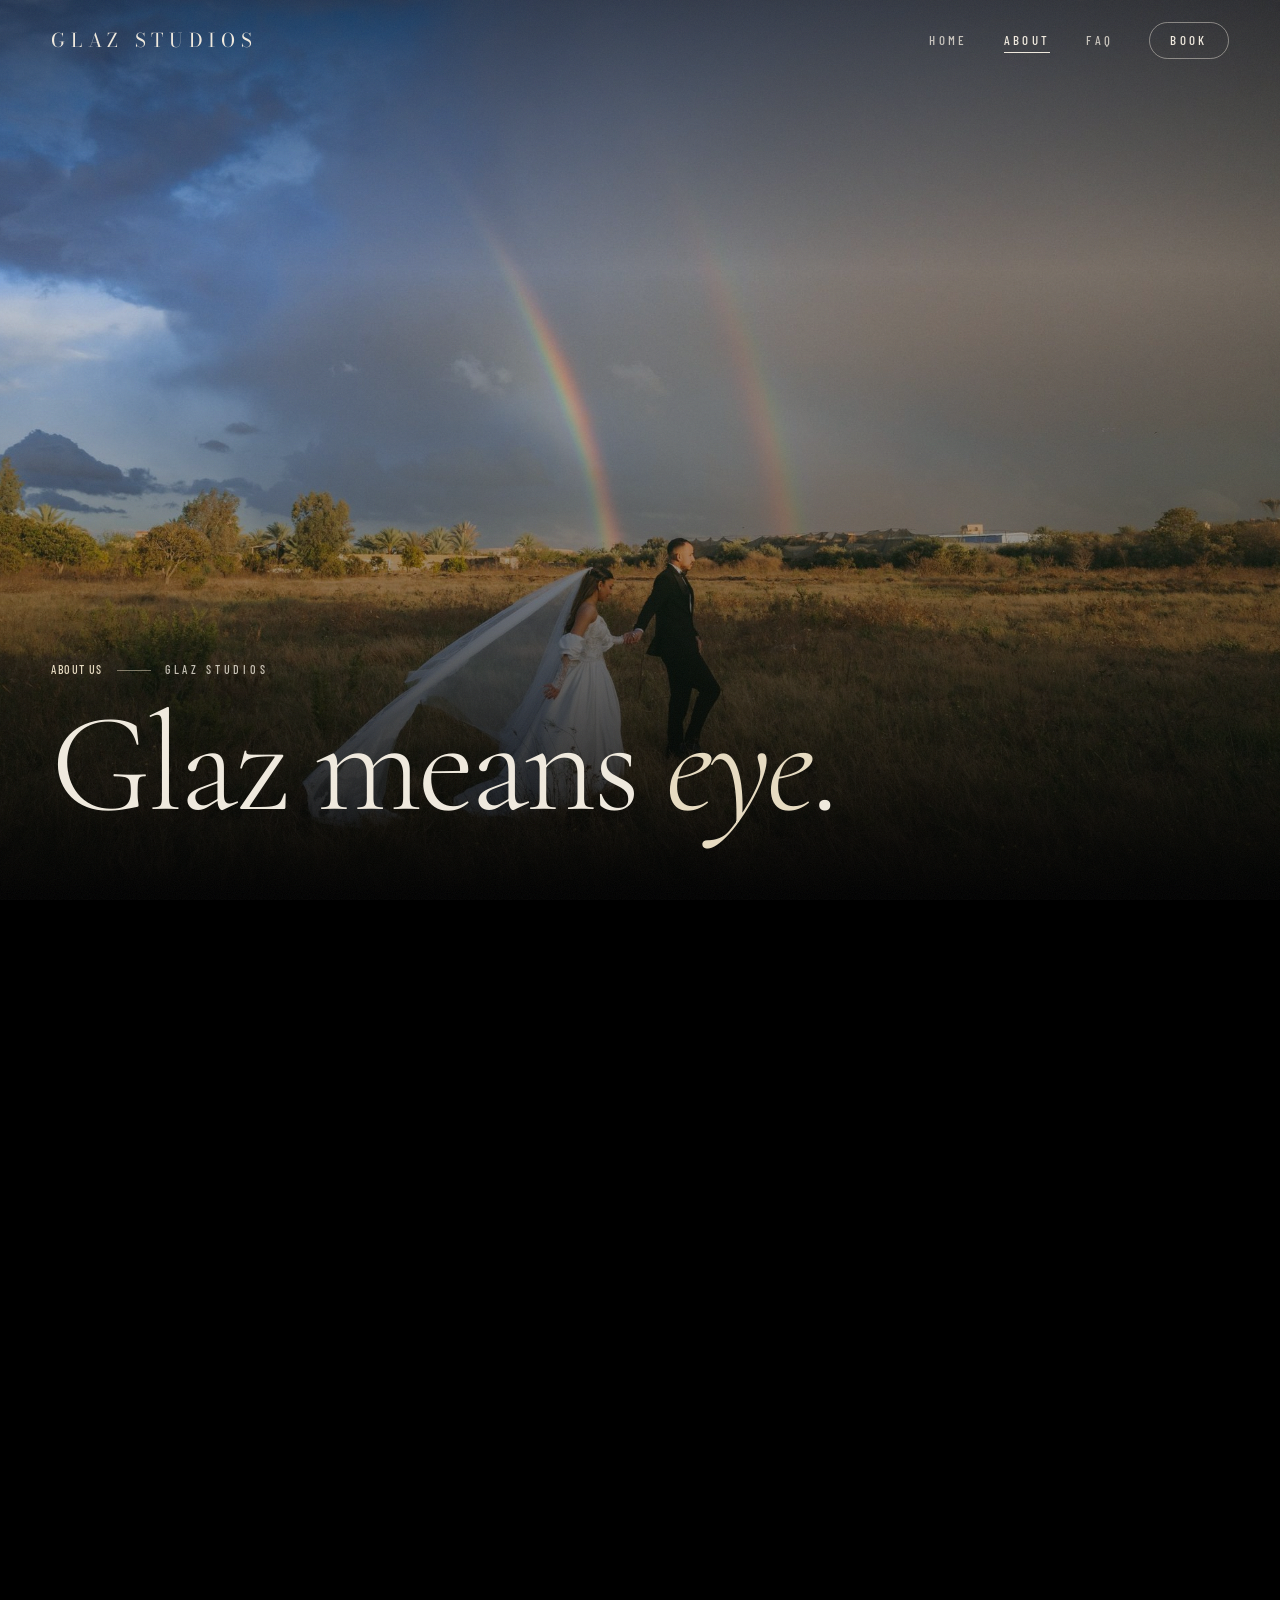
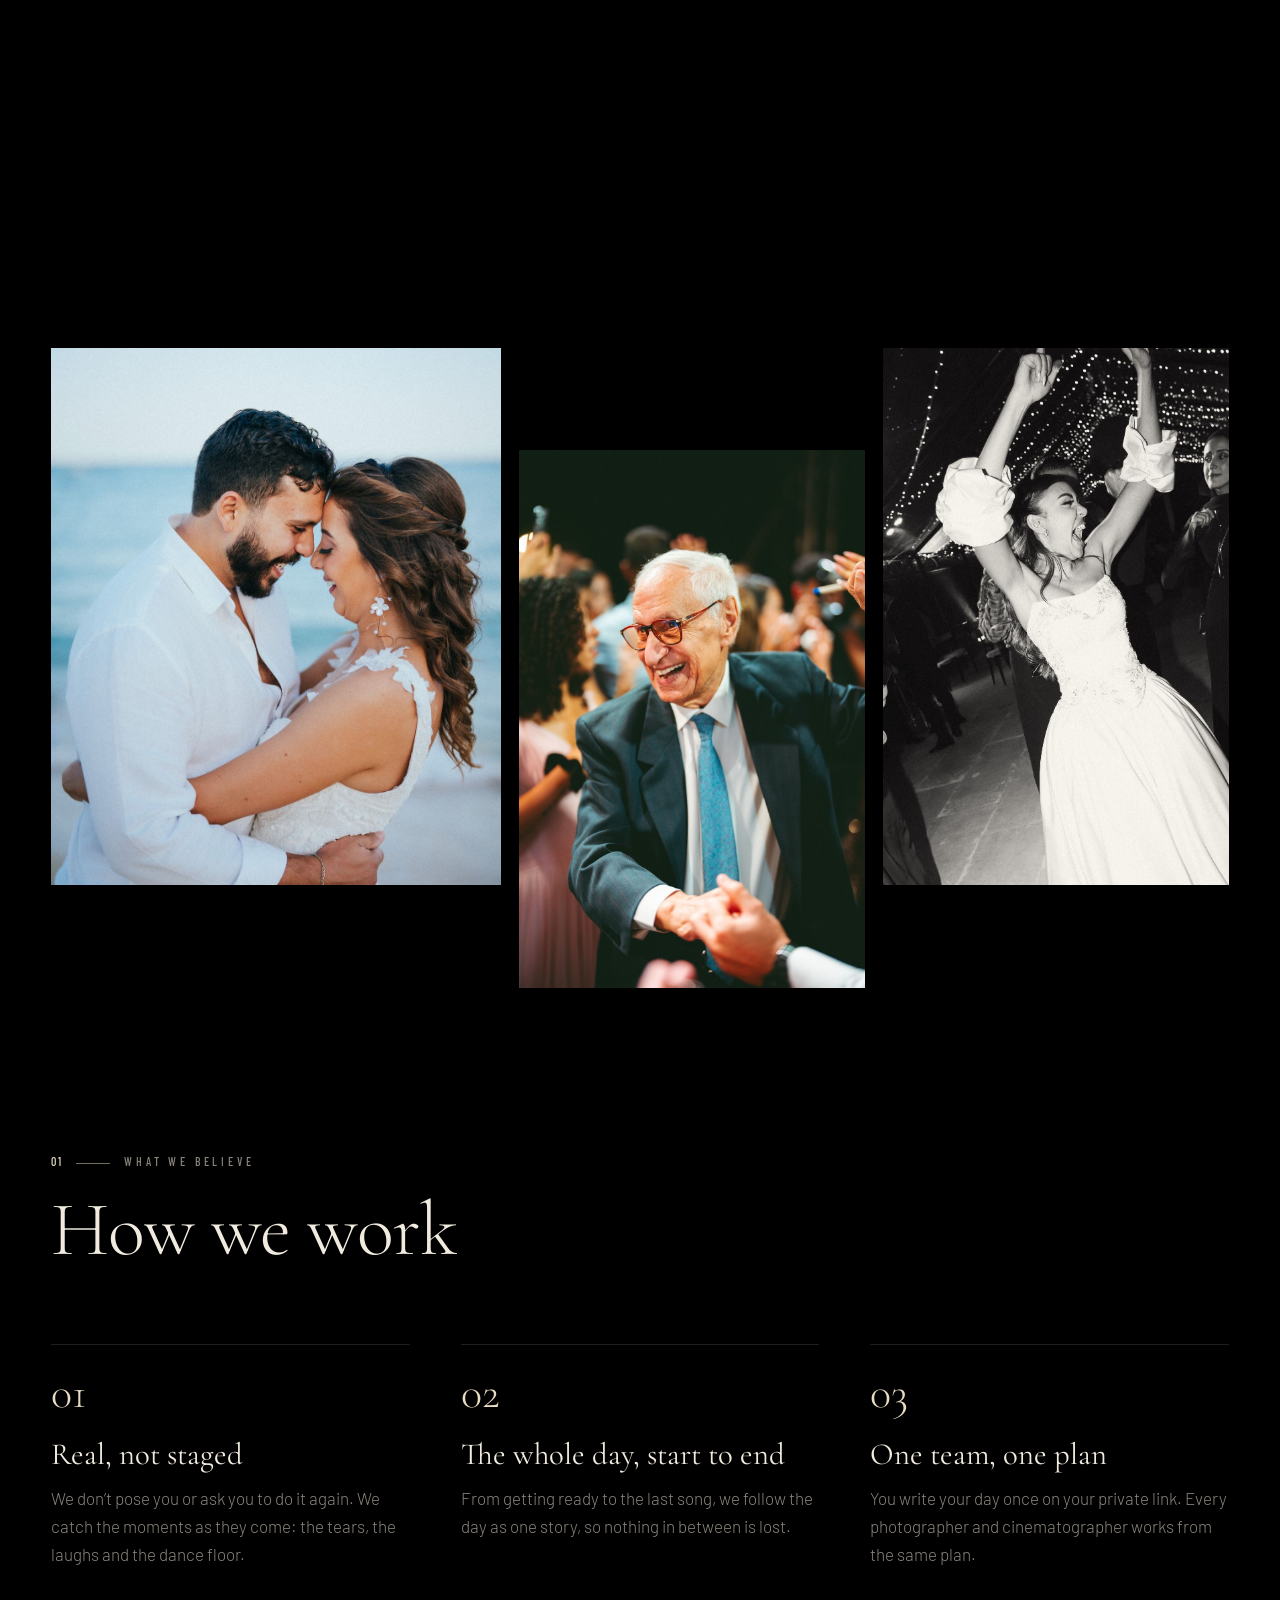
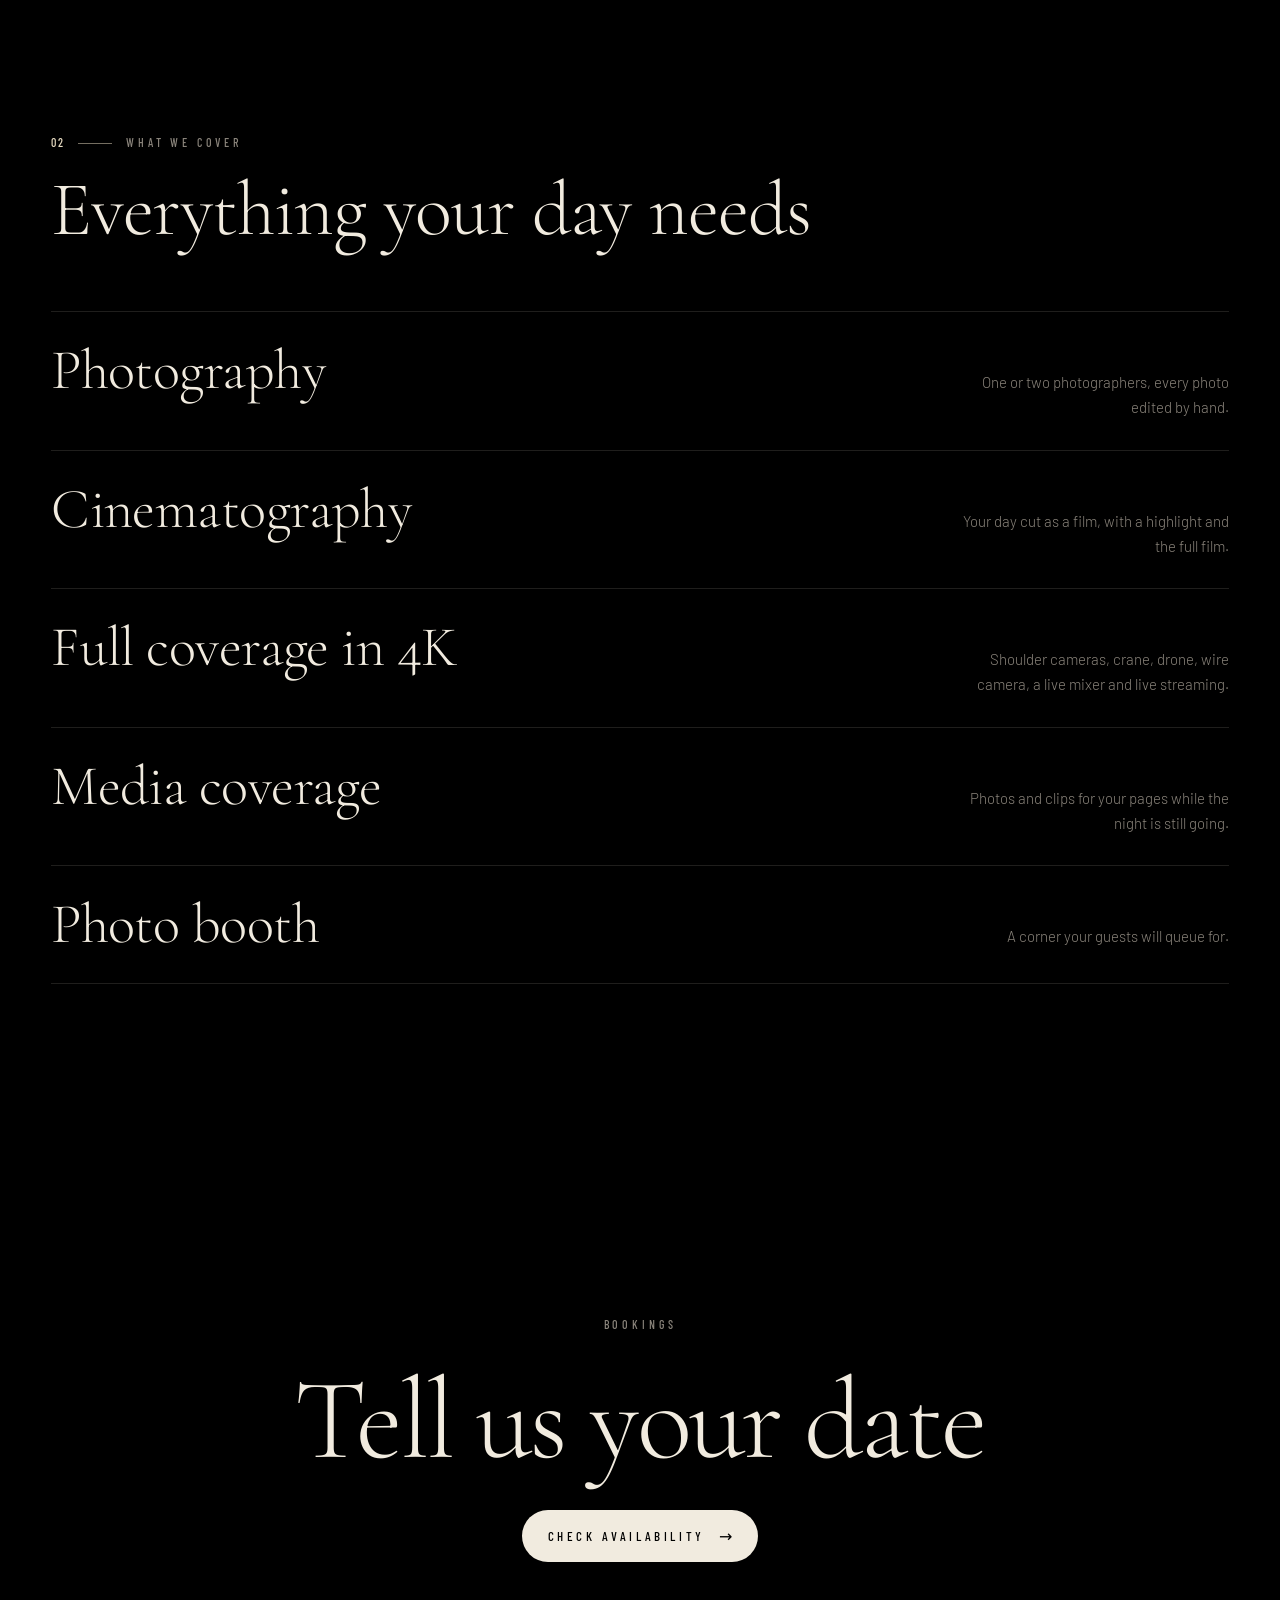
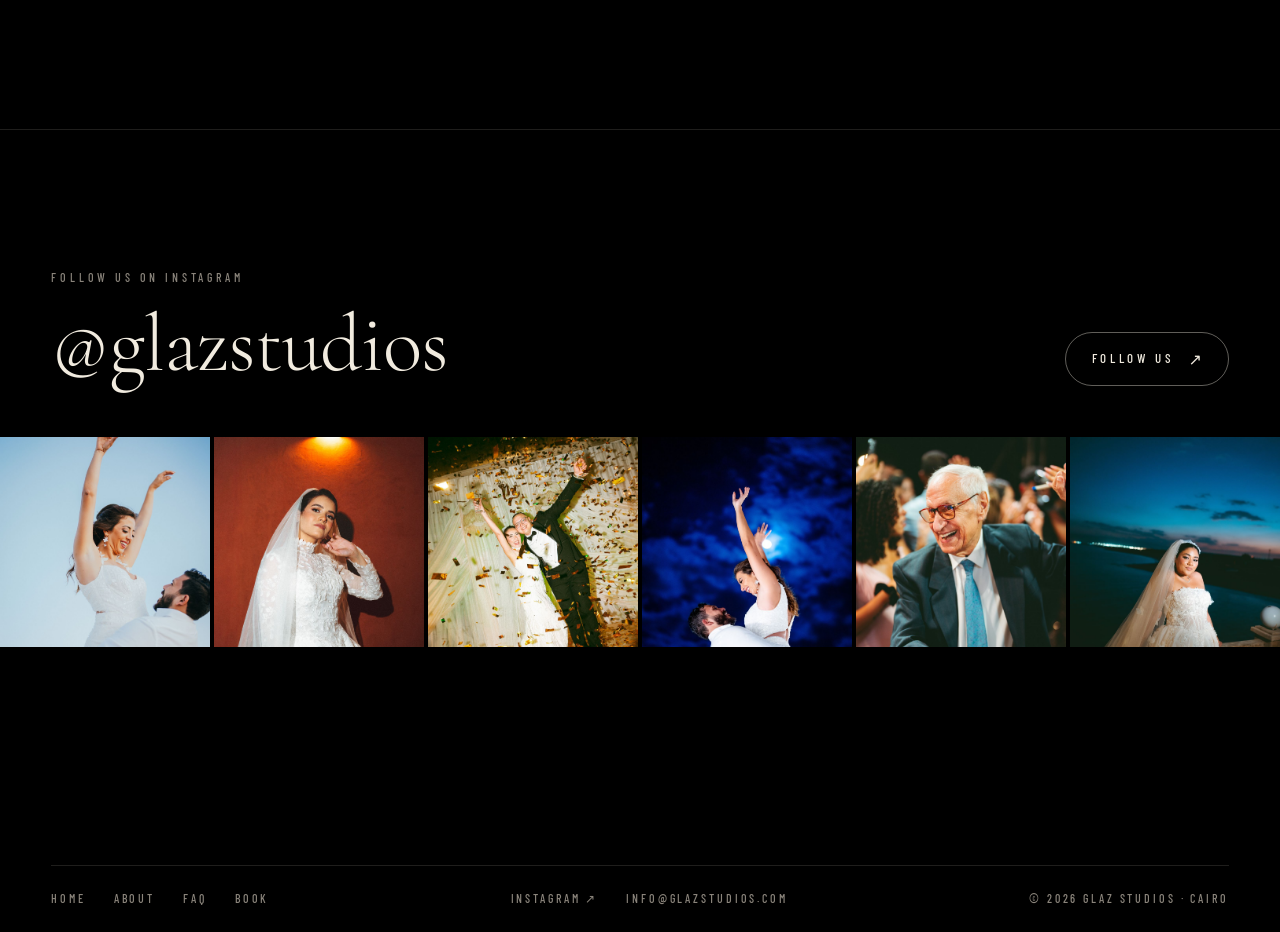
==== commit 127e52db: "Add files via upload" ====
--- a/about.html
+++ b/about.html
@@ -69,7 +69,7 @@
 <div id="curtain" aria-hidden="true"><img src="media/site/glaz-g.png" alt=""></div>
 <header class="nav" id="nav">
   <a class="logo" href="./" aria-label="Glaz Studios, home">GLAZ STUDIOS</a>
-  <nav class="links" aria-label="Main"><a href="about" aria-current="page">ABOUT</a><a href="faq">FAQ</a><a class="book" href="book">BOOK</a></nav>
+  <nav class="links" aria-label="Main"><a href="./">HOME</a><a href="about" aria-current="page">ABOUT</a><a href="faq">FAQ</a><a class="book" href="book">BOOK</a></nav>
   <button class="menu" id="menu" type="button" aria-expanded="false" aria-controls="sheet"><span id="menu-t">MENU</span><i aria-hidden="true"></i></button>
   <div class="sheet" id="sheet">
     <div class="bgp" id="sheet-bg"></div>
@@ -143,7 +143,6 @@
   <div class="ig-grid"><a href="https://www.instagram.com/glazstudios/" target="_blank" rel="noopener" aria-label="Open our Instagram"><img loading="lazy" decoding="async" src="media/work/gal-01.jpg" alt=""><svg viewBox="0 0 24 24" aria-hidden="true"><rect x="3" y="3" width="18" height="18" rx="5"/><circle cx="12" cy="12" r="4.2"/><circle cx="17.4" cy="6.6" r=".6" fill="#fff"/></svg></a><a href="https://www.instagram.com/glazstudios/" target="_blank" rel="noopener" aria-label="Open our Instagram"><img loading="lazy" decoding="async" src="media/work/gal-15.jpg" alt=""><svg viewBox="0 0 24 24" aria-hidden="true"><rect x="3" y="3" width="18" height="18" rx="5"/><circle cx="12" cy="12" r="4.2"/><circle cx="17.4" cy="6.6" r=".6" fill="#fff"/></svg></a><a href="https://www.instagram.com/glazstudios/" target="_blank" rel="noopener" aria-label="Open our Instagram"><img loading="lazy" decoding="async" src="media/work/gal-02.jpg" alt=""><svg viewBox="0 0 24 24" aria-hidden="true"><rect x="3" y="3" width="18" height="18" rx="5"/><circle cx="12" cy="12" r="4.2"/><circle cx="17.4" cy="6.6" r=".6" fill="#fff"/></svg></a><a href="https://www.instagram.com/glazstudios/" target="_blank" rel="noopener" aria-label="Open our Instagram"><img loading="lazy" decoding="async" src="media/work/gal-10.jpg" alt=""><svg viewBox="0 0 24 24" aria-hidden="true"><rect x="3" y="3" width="18" height="18" rx="5"/><circle cx="12" cy="12" r="4.2"/><circle cx="17.4" cy="6.6" r=".6" fill="#fff"/></svg></a><a href="https://www.instagram.com/glazstudios/" target="_blank" rel="noopener" aria-label="Open our Instagram"><img loading="lazy" decoding="async" src="media/work/gal-13.jpg" alt=""><svg viewBox="0 0 24 24" aria-hidden="true"><rect x="3" y="3" width="18" height="18" rx="5"/><circle cx="12" cy="12" r="4.2"/><circle cx="17.4" cy="6.6" r=".6" fill="#fff"/></svg></a><a href="https://www.instagram.com/glazstudios/" target="_blank" rel="noopener" aria-label="Open our Instagram"><img loading="lazy" decoding="async" src="media/work/gal-05.jpg" alt=""><svg viewBox="0 0 24 24" aria-hidden="true"><rect x="3" y="3" width="18" height="18" rx="5"/><circle cx="12" cy="12" r="4.2"/><circle cx="17.4" cy="6.6" r=".6" fill="#fff"/></svg></a></div>
 </section>
 <footer class="foot">
-  <p class="fw" aria-hidden="true">GLAZ STUDIOS</p>
   <div class="fl">
     <nav aria-label="Footer"><a href="./">HOME</a><a href="about">ABOUT</a><a href="faq">FAQ</a><a href="book">BOOK</a></nav>
     <nav aria-label="Contact"><a href="https://www.instagram.com/glazstudios/" target="_blank" rel="noopener">INSTAGRAM ↗</a><a href="mailto:info@glazstudios.com">INFO@GLAZSTUDIOS.COM</a></nav>
